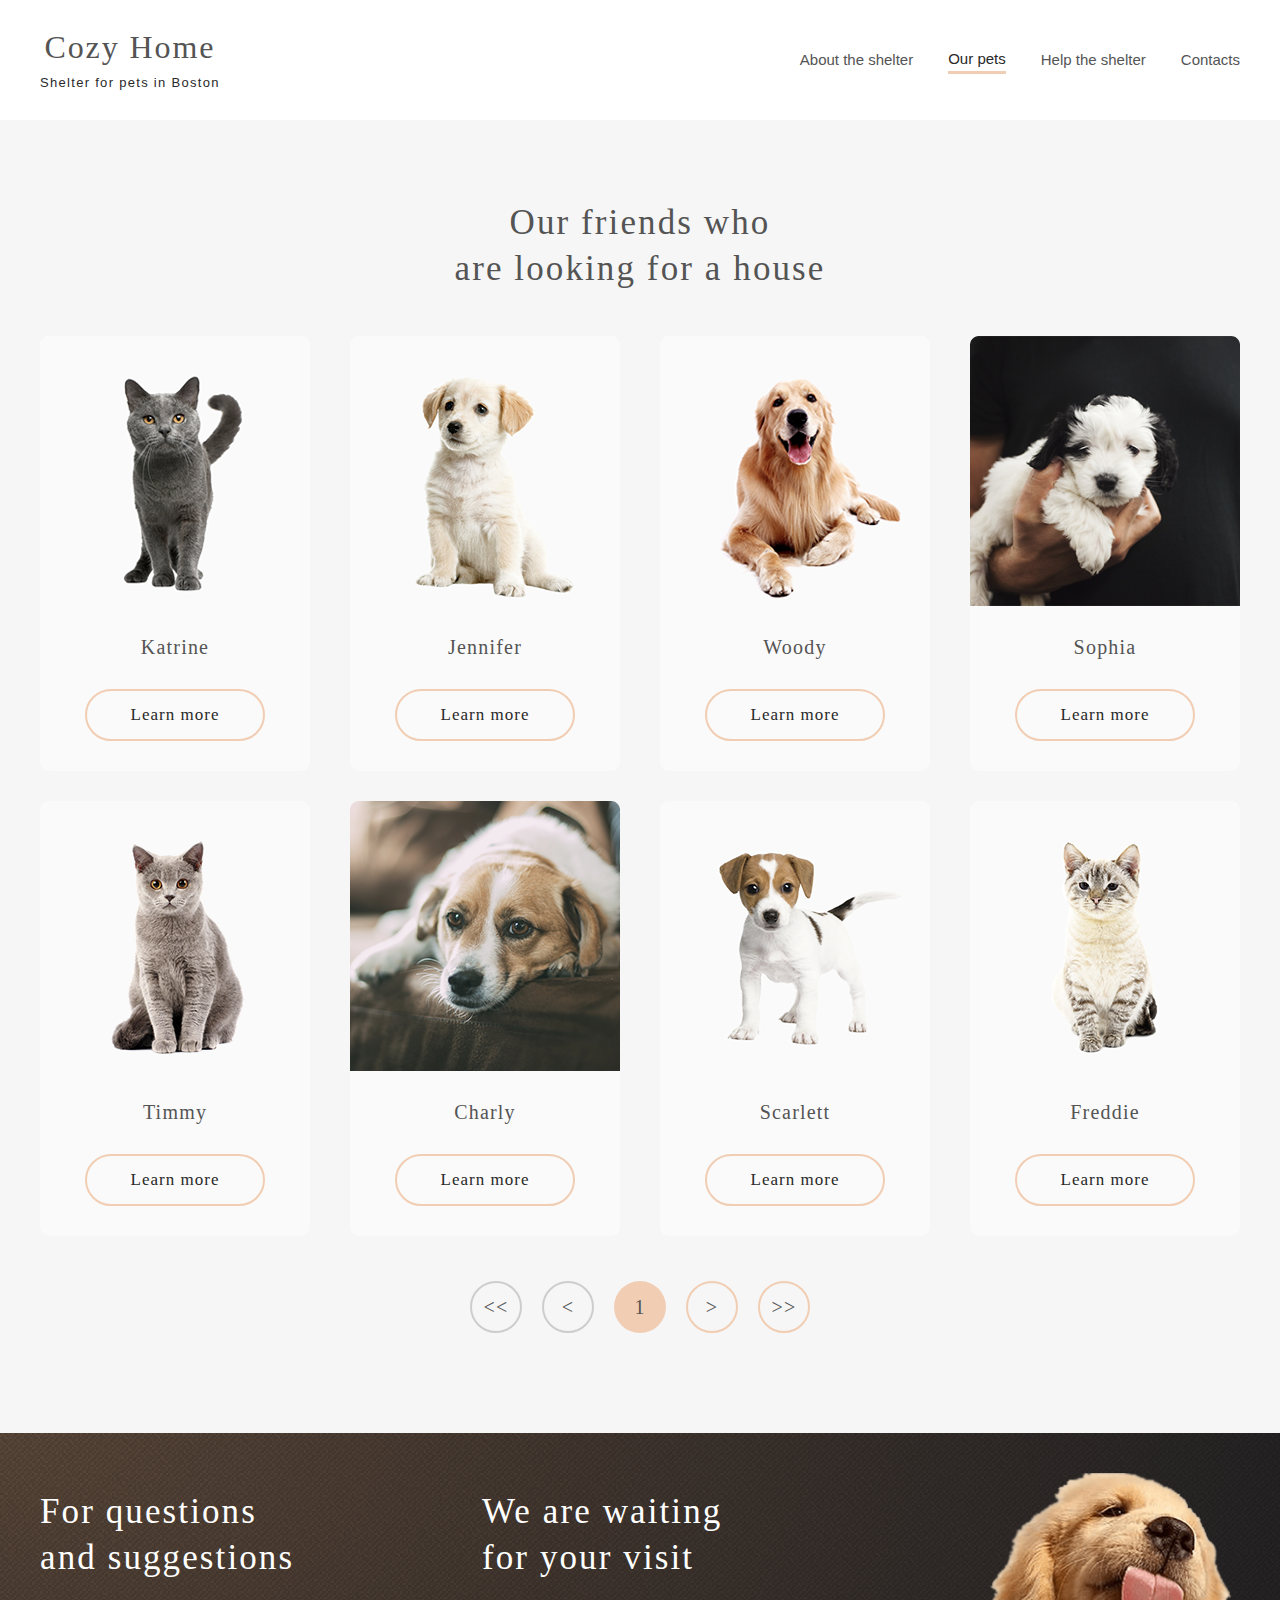
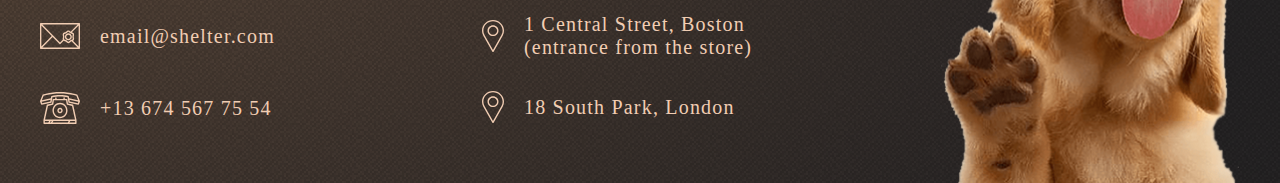
==== shelter/pages/pets/index.html @ d4e85ff9 "feat: add pets section with styles to pets page" ====
<!DOCTYPE html>
<html lang="en">
    <head>
        <meta charset="UTF-8" />
        <meta http-equiv="X-UA-Compatible" content="IE=edge" />
        <meta name="viewport" content="width=device-width, initial-scale=1.0" />
        <title>Shelter</title>

        <link rel="stylesheet" href="./styles/main.css" />
        <link rel="shortcut icon" href="../../assets/favicon.ico" type="image/x-icon" />
    </head>
    <body>
        <header class="header">
            <div class="container header-container">
                <div class="header__content">
                    <a class="logo" href="/shelter/pages/main/index.html">
                        <h1 class="title logo__title">Cozy Home</h1>
                        <p class="subtitle logo__subtitle">Shelter for pets in Boston</p>
                    </a>
                    <nav class="main-nav">
                        <ul class="nav-list">
                            <li class="nav-list__item">
                                <a class="subtitle nav-list__link" href="/shelter/pages/main/index.html">
                                    About the shelter
                                </a>
                            </li>
                            <li class="nav-list__item nav-list__item_active">
                                <a class="subtitle nav-list__link" href="#">Our pets</a>
                            </li>
                            <li class="nav-list__item">
                                <a class="subtitle nav-list__link" href="/shelter/pages/main/index.html#help"
                                    >Help the shelter</a
                                >
                            </li>
                            <li class="nav-list__item">
                                <a class="subtitle nav-list__link" href="#footer">Contacts</a>
                            </li>
                        </ul>
                    </nav>
                </div>
            </div>
        </header>
        <main class="main">
            <section class="pets-section" id="pets">
                <div class="container pets-container">
                    <div class="pets">
                        <h3 class="title pets__title">Our friends who<br />are looking for a house</h3>
                        <div class="pets-slider">
                            <ul class="pets-slider__list">
                                <li class="pets-card">
                                    <a class="pets-card__link" href="#">
                                        <img
                                            class="pets-card__photo"
                                            src="../../assets/images/pets-slider/pets-katrine.png"
                                            alt="pets-katrine"
                                        />
                                        <h4 class="title pets-card__name">Katrine</h4>
                                        <div class="button-not-fill title button-title pets-card__button">
                                            Learn more
                                        </div>
                                    </a>
                                </li>
                                <li class="pets-card">
                                    <a class="pets-card__link" href="#">
                                        <img
                                            class="pets-card__photo"
                                            src="../../assets/images/pets-slider/pets-jennifer.png"
                                            alt="pets-jennifer"
                                        />
                                        <h4 class="title pets-card__name">Jennifer</h4>
                                        <div class="button-not-fill title button-title pets-card__button">
                                            Learn more
                                        </div>
                                    </a>
                                </li>
                                <li class="pets-card">
                                    <a class="pets-card__link" href="#">
                                        <img
                                            class="pets-card__photo"
                                            src="../../assets/images/pets-slider/pets-woody.png"
                                            alt="pets-woody"
                                        />
                                        <h4 class="title pets-card__name">Woody</h4>
                                        <div class="button-not-fill title button-title pets-card__button">
                                            Learn more
                                        </div>
                                    </a>
                                </li>
                                <li class="pets-card">
                                    <a class="pets-card__link" href="#">
                                        <img
                                            class="pets-card__photo"
                                            src="../../assets/images/pets-slider/pets-sophia.png"
                                            alt="pets-sophia"
                                        />
                                        <h4 class="title pets-card__name">Sophia</h4>
                                        <div class="button-not-fill title button-title pets-card__button">
                                            Learn more
                                        </div>
                                    </a>
                                </li>
                                <li class="pets-card">
                                    <a class="pets-card__link" href="#">
                                        <img
                                            class="pets-card__photo"
                                            src="../../assets/images/pets-slider/pets-timmy.png"
                                            alt="pets-timmy"
                                        />
                                        <h4 class="title pets-card__name">Timmy</h4>
                                        <div class="button-not-fill title button-title pets-card__button">
                                            Learn more
                                        </div>
                                    </a>
                                </li>
                                <li class="pets-card">
                                    <a class="pets-card__link" href="#">
                                        <img
                                            class="pets-card__photo"
                                            src="../../assets/images/pets-slider/pets-charly.png"
                                            alt="pets-charly"
                                        />
                                        <h4 class="title pets-card__name">Charly</h4>
                                        <div class="button-not-fill title button-title pets-card__button">
                                            Learn more
                                        </div>
                                    </a>
                                </li>
                                <li class="pets-card">
                                    <a class="pets-card__link" href="#">
                                        <img
                                            class="pets-card__photo"
                                            src="../../assets/images/pets-slider/pets-scarlett.png"
                                            alt="pets-scarlett"
                                        />
                                        <h4 class="title pets-card__name">Scarlett</h4>
                                        <div class="button-not-fill title button-title pets-card__button">
                                            Learn more
                                        </div>
                                    </a>
                                </li>
                                <li class="pets-card">
                                    <a class="pets-card__link" href="#">
                                        <img
                                            class="pets-card__photo"
                                            src="../../assets/images/pets-slider/pets-freddie.png"
                                            alt="pets-freddie"
                                        />
                                        <h4 class="title pets-card__name">Freddie</h4>
                                        <div class="button-not-fill title button-title pets-card__button">
                                            Learn more
                                        </div>
                                    </a>
                                </li>
                            </ul>
                        </div>
                        <div class="pagination">
                            <div class="round-button round-button_nonactive pagination__first">
                                <h4 class="title"><<</h4>
                            </div>
                            <div class="round-button round-button_nonactive pagination__left">
                                <h4 class="title"><</h4>
                            </div>
                            <div class="round-button pagination__index">
                                <h4 class="title">1</h4>
                            </div>
                            <div class="round-button pagination__right">
                                <h4 class="title">></h4>
                            </div>
                            <div class="round-button pagination__last">
                                <h4 class="title">>></h4>
                            </div>
                        </div>
                    </div>
                </div>
            </section>
        </main>
        <footer class="footer" id="footer">
            <div class="container footer-container">
                <div class="footer-content">
                    <div class="footer-content__item contacts">
                        <h3 class="title title_light cotacts__title">For questions<br />and suggestions</h3>
                        <a class="contacts__email" href="mailto:email@shelter.com">
                            <div class="email-icon"></div>
                            <h4 class="title email-link">email@shelter.com</h4>
                        </a>
                        <a class="contacts__tel" href="tel:+136745677554">
                            <div class="tel-icon"></div>
                            <h4 class="title tel-link">+13 674 567 75 54</h4>
                        </a>
                    </div>
                    <div class="footer-content__item location">
                        <h3 class="title title_light location__title">We are waiting<br />for your visit</h3>
                        <a class="location__item" target="_blank" href="https://goo.gl/maps/Nd3vCdR5hA9mJqNJ8">
                            <div class="location-icon"></div>
                            <h4 class="title location-address">
                                1 Central Street, Boston<br />(entrance from the store)
                            </h4>
                        </a>
                        <a class="location__item" target="_blank" href="https://goo.gl/maps/wVuwAP1SpZK8TBHQ6">
                            <div class="location-icon"></div>
                            <h4 class="title location-address">18 South Park, London</h4>
                        </a>
                    </div>
                    <img class="footer-content__img" src="../../assets/images/footer-puppy.png" alt="puppy" />
                </div>
            </div>
        </footer>
    </body>
</html>
---- shelter/pages/pets/styles/main.css ----
@charset "UTF-8";
/* Указываем box sizing */
*,
*::before,
*::after {
  -webkit-box-sizing: border-box;
          box-sizing: border-box;
  -webkit-transition: all 0.2s ease-in;
  transition: all 0.2s ease-in;
}

/* Убираем внутренние отступы */
ul[class],
ol[class] {
  padding: 0;
}

/* Убираем внешние отступы */
body,
h1,
h2,
h3,
h4,
p,
ul[class],
ol[class],
li,
figure,
figcaption,
blockquote,
dl,
dd {
  margin: 0;
}

/* Удаляем стандартную стилизацию для всех ul и il, у которых есть атрибут class*/
ul[class],
ol[class] {
  list-style: none;
}

/* Элементы a, у которых нет класса, сбрасываем до дефолтных стилей */
a:not([class]) {
  text-decoration-skip-ink: auto;
}

/* Упрощаем работу с изображениями */
img {
  max-width: 100%;
  display: block;
}

/* Указываем понятную периодичность в потоке данных у article*/
article > * + * {
  margin-top: 1em;
}

/* Наследуем шрифты для инпутов и кнопок */
input,
button,
textarea,
select {
  font: inherit;
}

@font-face {
  font-family: Arial;
  src: url("../../../../assets/fonts/arial.ttf");
}

@font-face {
  font-family: Georgia;
  src: url("../../../../assets//fonts//georgia.ttf");
}

.title {
  margin: 0;
  font-family: 'Georgia';
  font-style: normal;
  font-weight: 400;
  font-size: 35px;
  line-height: 130%;
  letter-spacing: 0.06em;
  color: #545454;
}

.button-title {
  font-size: 17px;
  text-decoration: none;
}

h2.title {
  font-size: 44px;
}

h4.title {
  font-size: 20px;
  line-height: 115%;
}

h5.title {
  font-size: 15px;
  line-height: 110%;
}

.title_light {
  color: #ffffff;
}

.subtitle {
  font-family: 'Arial';
  font-style: normal;
  font-weight: 400;
  font-size: 15px;
  line-height: 160%;
  color: #545454;
}

.subtitle-s {
  font-style: italic;
  font-size: 12px;
  line-height: 150%;
  color: #B2B2B2;
}

.subtitle_light {
  color: #CDCDCD;
}

html {
  scroll-behavior: smooth;
}

body {
  min-height: 100vh;
  line-height: 1.5;
  padding: 0;
  text-rendering: optimizeSpeed;
}

.container {
  max-width: 1280px;
  margin: 0 auto;
  padding: 60px 40px;
}

.button {
  padding: 15px 45px;
  border: none;
  border-radius: 100px;
  color: #292929;
  background-color: #F1CDB3;
  cursor: pointer;
  text-decoration: none;
}

.button:hover {
  background-color: #FDDCC4;
}

.button-not-fill {
  padding: 13px 43px;
  border: 2px solid #F1CDB3;
  border-radius: 100px;
  color: #292929;
  cursor: pointer;
  text-decoration: none;
}

.button-not-fill:hover {
  border: 2px solid #FDDCC4;
  background-color: #FDDCC4;
}

.round-button {
  display: -webkit-box;
  display: -ms-flexbox;
  display: flex;
  -webkit-box-pack: center;
      -ms-flex-pack: center;
          justify-content: center;
  -webkit-box-align: center;
      -ms-flex-align: center;
          align-items: center;
  -webkit-box-orient: horizontal;
  -webkit-box-direction: normal;
      -ms-flex-direction: row;
          flex-direction: row;
  width: 52px;
  height: 52px;
  border: 2px solid #F1CDB3;
  border-radius: 50%;
  color: #292929;
  background-repeat: no-repeat;
  background-position: center;
  cursor: pointer;
  text-decoration: none;
}

.round-button:hover {
  border: 2px solid #FDDCC4;
  background-color: #FDDCC4;
}

.round-button:active {
  border: 2px solid #F1CDB3;
  background-color: #F1CDB3;
}

.round-button_nonactive {
  color: #CDCDCD;
  border: 2px solid #CDCDCD;
  cursor: not-allowed;
}

.round-button_nonactive:hover, .round-button_nonactive:active {
  background-color: transparent;
  border: 2px solid #CDCDCD;
}

.pagination {
  display: -webkit-box;
  display: -ms-flexbox;
  display: flex;
  -webkit-box-pack: justify;
      -ms-flex-pack: justify;
          justify-content: space-between;
  -webkit-box-align: center;
      -ms-flex-align: center;
          align-items: center;
  -webkit-box-orient: horizontal;
  -webkit-box-direction: normal;
      -ms-flex-direction: row;
          flex-direction: row;
  min-width: 340px;
  text-align: center;
}

.pagination__index {
  border: none;
  background-color: #F1CDB3;
}

.pagination__index:hover {
  background-color: #F1CDB3;
  border: none;
}

.header {
  background-color: #ffffff;
}

.header__content {
  display: -webkit-box;
  display: -ms-flexbox;
  display: flex;
  -webkit-box-pack: justify;
      -ms-flex-pack: justify;
          justify-content: space-between;
  -webkit-box-align: center;
      -ms-flex-align: center;
          align-items: center;
  -webkit-box-orient: horizontal;
  -webkit-box-direction: normal;
      -ms-flex-direction: row;
          flex-direction: row;
}

.header-container {
  padding: 30px 40px;
}

.logo {
  display: -webkit-box;
  display: -ms-flexbox;
  display: flex;
  -webkit-box-pack: justify;
      -ms-flex-pack: justify;
          justify-content: space-between;
  -webkit-box-align: center;
      -ms-flex-align: center;
          align-items: center;
  -webkit-box-orient: vertical;
  -webkit-box-direction: normal;
      -ms-flex-direction: column;
          flex-direction: column;
  height: 60px;
  cursor: pointer;
  text-decoration: none;
}

.logo__title {
  font-size: 32px;
  line-height: 110%;
}

.logo__subtitle {
  font-size: 13px;
  line-height: 15px;
  letter-spacing: 0.1em;
  color: #292929;
}

.logo:hover .logo__title {
  color: #292929;
}

.nav-list {
  display: -webkit-box;
  display: -ms-flexbox;
  display: flex;
  -webkit-box-pack: justify;
      -ms-flex-pack: justify;
          justify-content: space-between;
  -webkit-box-align: center;
      -ms-flex-align: center;
          align-items: center;
  -webkit-box-orient: horizontal;
  -webkit-box-direction: normal;
      -ms-flex-direction: row;
          flex-direction: row;
  -webkit-column-gap: 35px;
          column-gap: 35px;
  list-style: none;
}

.nav-list__link {
  color: #545454;
  text-decoration: none;
}

.nav-list__link:hover {
  color: #292929;
}

.nav-list__item {
  position: relative;
  cursor: pointer;
}

.nav-list__item_active {
  border-bottom: 3px solid #f1cdb3;
}

.nav-list__item_active .nav-list__link {
  color: #292929;
}

.pets-section {
  background-color: #F6F6F6;
}

.pets-container {
  padding: 80px 40px 100px 40px;
}

.pets {
  display: -webkit-box;
  display: -ms-flexbox;
  display: flex;
  -webkit-box-pack: justify;
      -ms-flex-pack: justify;
          justify-content: space-between;
  -webkit-box-align: center;
      -ms-flex-align: center;
          align-items: center;
  -webkit-box-orient: vertical;
  -webkit-box-direction: normal;
      -ms-flex-direction: column;
          flex-direction: column;
  row-gap: 45px;
}

.pets__title {
  text-align: center;
}

.pets-slider {
  display: -webkit-box;
  display: -ms-flexbox;
  display: flex;
  -webkit-box-pack: justify;
      -ms-flex-pack: justify;
          justify-content: space-between;
  -webkit-box-align: center;
      -ms-flex-align: center;
          align-items: center;
  -webkit-box-orient: horizontal;
  -webkit-box-direction: normal;
      -ms-flex-direction: row;
          flex-direction: row;
  width: 100%;
}

.pets-slider__list {
  display: -webkit-box;
  display: -ms-flexbox;
  display: flex;
  -ms-flex-pack: distribute;
      justify-content: space-around;
  -webkit-box-align: center;
      -ms-flex-align: center;
          align-items: center;
  -webkit-box-orient: horizontal;
  -webkit-box-direction: normal;
      -ms-flex-direction: row;
          flex-direction: row;
  gap: 30px 40px;
  -ms-flex-wrap: wrap;
      flex-wrap: wrap;
  width: 100%;
}

.pets-card__link {
  display: -webkit-box;
  display: -ms-flexbox;
  display: flex;
  -webkit-box-pack: justify;
      -ms-flex-pack: justify;
          justify-content: space-between;
  -webkit-box-align: center;
      -ms-flex-align: center;
          align-items: center;
  -webkit-box-orient: vertical;
  -webkit-box-direction: normal;
      -ms-flex-direction: column;
          flex-direction: column;
  row-gap: 30px;
  min-height: 435px;
  padding-bottom: 30px;
  cursor: pointer;
  border-radius: 9px;
  background-color: #FAFAFA;
  -webkit-transition: all 0.5s linear;
  transition: all 0.5s linear;
  text-decoration: none;
}

.pets-card__link:hover {
  background-color: #ffffff;
  -webkit-box-shadow: 0px 2px 35px 14px rgba(13, 13, 13, 0.04);
          box-shadow: 0px 2px 35px 14px rgba(13, 13, 13, 0.04);
}

.pets-card__link:hover > .pets-card__button {
  border: 2px solid #F1CDB3;
  background-color: #F1CDB3;
}

.footer {
  background: url("/shelter/assets/images/noise_transparent@2x.png"), radial-gradient(100% 215.42% at 0% 0%, #5B483A 0%, #262425 100%), #211F20;
  background-repeat: repeat;
}

.footer-container {
  padding: 40px 40px 0px;
}

.footer-content {
  display: -webkit-box;
  display: -ms-flexbox;
  display: flex;
  -webkit-box-pack: justify;
      -ms-flex-pack: justify;
          justify-content: space-between;
  -webkit-box-align: start;
      -ms-flex-align: start;
          align-items: flex-start;
  -webkit-box-orient: horizontal;
  -webkit-box-direction: normal;
      -ms-flex-direction: row;
          flex-direction: row;
  -webkit-column-gap: 160px;
          column-gap: 160px;
}

.footer-content a {
  text-decoration: none;
}

.footer-content__item {
  display: -webkit-box;
  display: -ms-flexbox;
  display: flex;
  -webkit-box-pack: justify;
      -ms-flex-pack: justify;
          justify-content: space-between;
  -webkit-box-align: start;
      -ms-flex-align: start;
          align-items: flex-start;
  -webkit-box-orient: vertical;
  -webkit-box-direction: normal;
      -ms-flex-direction: column;
          flex-direction: column;
  -webkit-box-flex: 1;
      -ms-flex-positive: 1;
          flex-grow: 1;
  row-gap: 40px;
  margin-top: 16px;
}

.contacts__email, .contacts__tel {
  display: -webkit-box;
  display: -ms-flexbox;
  display: flex;
  -webkit-box-pack: justify;
      -ms-flex-pack: justify;
          justify-content: space-between;
  -webkit-box-align: center;
      -ms-flex-align: center;
          align-items: center;
  -webkit-box-orient: horizontal;
  -webkit-box-direction: normal;
      -ms-flex-direction: row;
          flex-direction: row;
  -webkit-column-gap: 20px;
          column-gap: 20px;
  cursor: pointer;
}

.email-icon {
  width: 40px;
  height: 32px;
  background-image: url("/shelter/assets/icons/icon-email.svg");
}

.tel-icon {
  width: 40px;
  height: 32px;
  background-image: url("/shelter/assets/icons/icon-phone.svg");
}

.location {
  row-gap: unset;
  min-height: 234px;
}

.location__item {
  display: -webkit-box;
  display: -ms-flexbox;
  display: flex;
  -webkit-box-pack: justify;
      -ms-flex-pack: justify;
          justify-content: space-between;
  -webkit-box-align: center;
      -ms-flex-align: center;
          align-items: center;
  -webkit-box-orient: horizontal;
  -webkit-box-direction: normal;
      -ms-flex-direction: row;
          flex-direction: row;
  -webkit-column-gap: 20px;
          column-gap: 20px;
  cursor: pointer;
  text-decoration: none;
}

.location-icon {
  width: 22px;
  height: 32px;
  background-image: url("/shelter/assets/icons/icon-marker.svg");
}

.email-icon, .tel-icon, .location-icon {
  background-repeat: no-repeat;
}

.email-link, .tel-link, .location-address {
  color: #f1cdb3;
}
/*# sourceMappingURL=main.css.map */
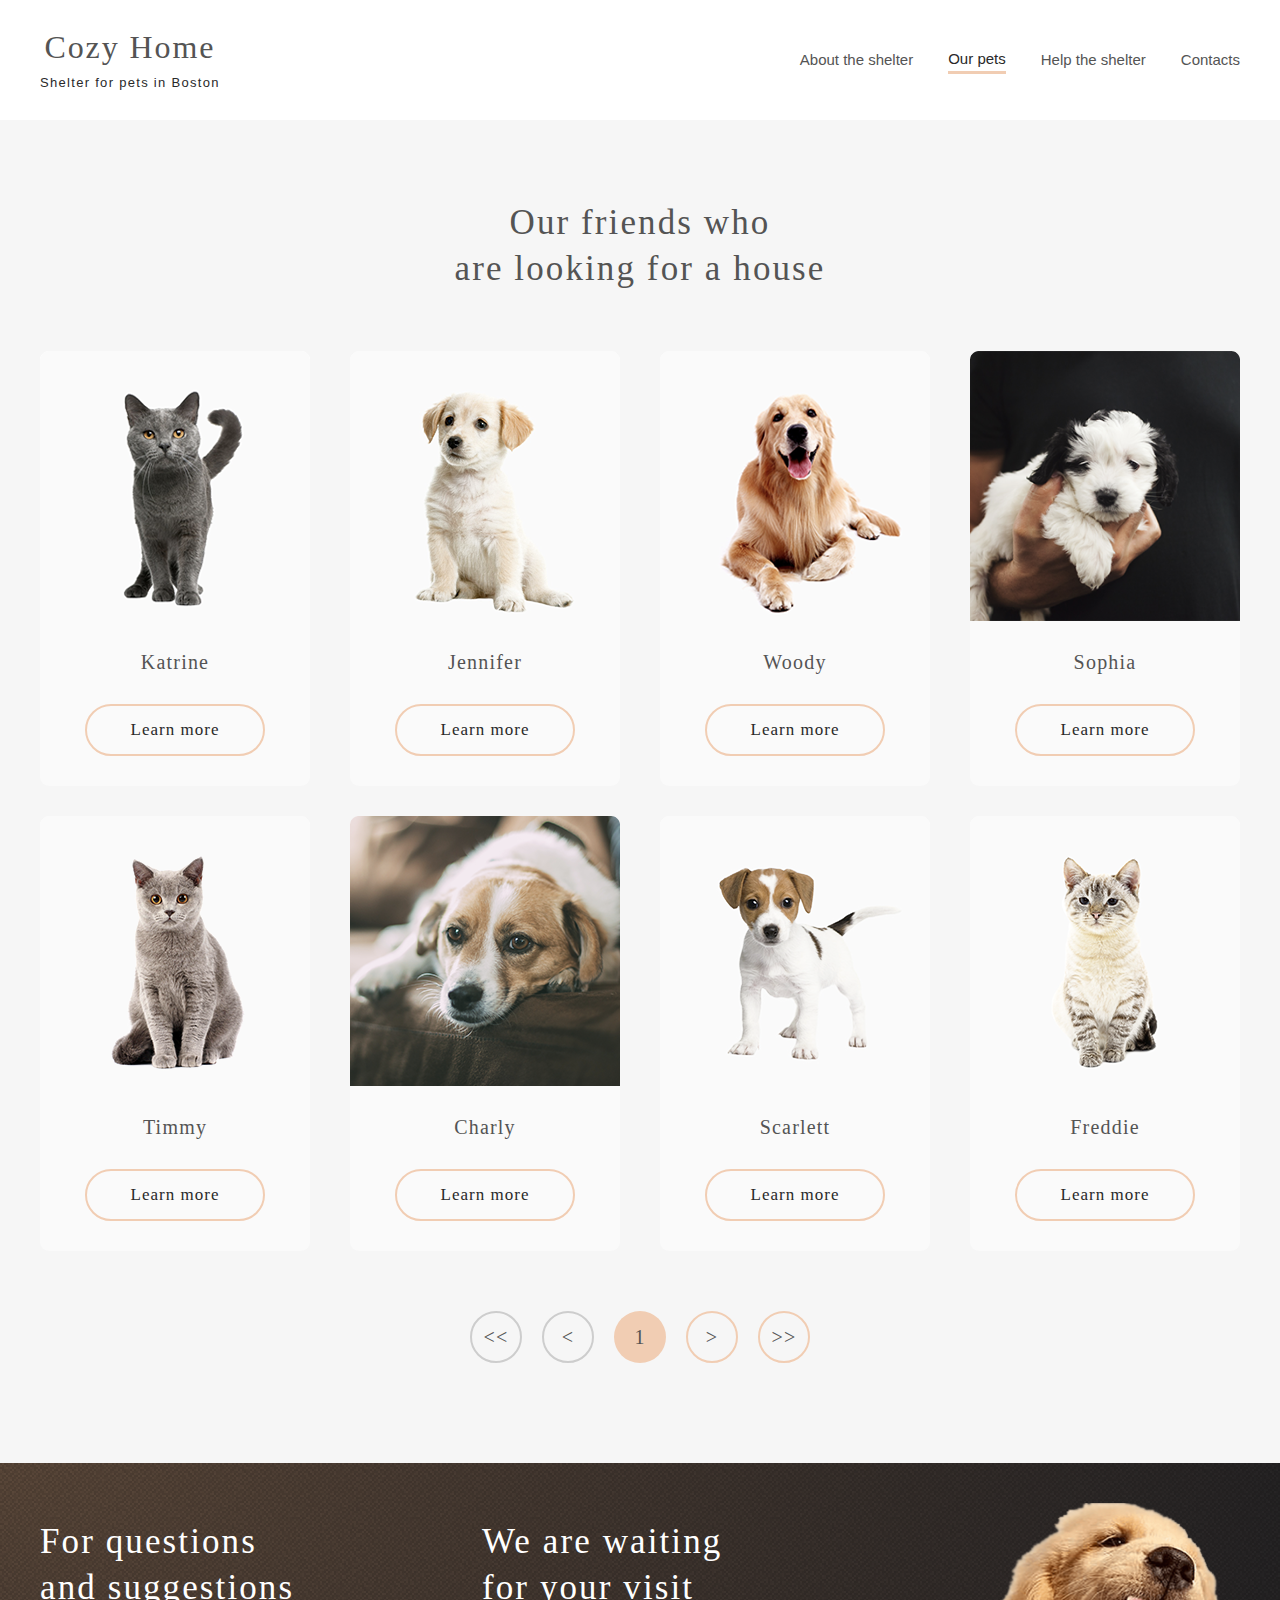
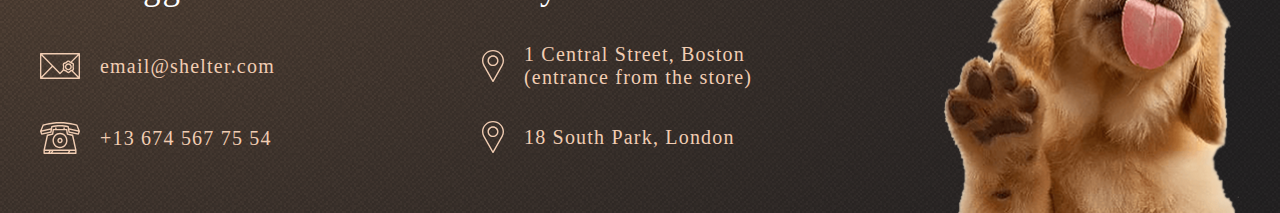
==== commit 1c1fe4a4: "fix: fix icons links" ====
--- a/shelter/pages/pets/index.html
+++ b/shelter/pages/pets/index.html
@@ -13,22 +13,20 @@
         <header class="header">
             <div class="container header-container">
                 <div class="header__content">
-                    <a class="logo" href="/shelter/pages/main/index.html">
+                    <a class="logo" href="../main/index.html">
                         <h1 class="title logo__title">Cozy Home</h1>
                         <p class="subtitle logo__subtitle">Shelter for pets in Boston</p>
                     </a>
                     <nav class="main-nav">
                         <ul class="nav-list">
                             <li class="nav-list__item">
-                                <a class="subtitle nav-list__link" href="/shelter/pages/main/index.html">
-                                    About the shelter
-                                </a>
+                                <a class="subtitle nav-list__link" href="../main/index.html"> About the shelter </a>
                             </li>
                             <li class="nav-list__item nav-list__item_active">
                                 <a class="subtitle nav-list__link" href="#">Our pets</a>
                             </li>
                             <li class="nav-list__item">
-                                <a class="subtitle nav-list__link" href="/shelter/pages/main/index.html#help"
+                                <a class="subtitle nav-list__link" href="../main/index.html#help"
                                     >Help the shelter</a
                                 >
                             </li>
--- a/shelter/pages/pets/styles/main.css
+++ b/shelter/pages/pets/styles/main.css
@@ -368,7 +368,7 @@
   -webkit-box-direction: normal;
       -ms-flex-direction: column;
           flex-direction: column;
-  row-gap: 45px;
+  row-gap: 60px;
 }
 
 .pets__title {
@@ -448,7 +448,7 @@
 }
 
 .footer {
-  background: url("/shelter/assets/images/noise_transparent@2x.png"), radial-gradient(100% 215.42% at 0% 0%, #5B483A 0%, #262425 100%), #211F20;
+  background: url("../../../assets/images/noise_transparent@2x.png"), radial-gradient(100% 215.42% at 0% 0%, #5B483A 0%, #262425 100%), #211F20;
   background-repeat: repeat;
 }
 
@@ -521,13 +521,13 @@
 .email-icon {
   width: 40px;
   height: 32px;
-  background-image: url("/shelter/assets/icons/icon-email.svg");
+  background-image: url("../../../assets/icons/icon-email.svg");
 }
 
 .tel-icon {
   width: 40px;
   height: 32px;
-  background-image: url("/shelter/assets/icons/icon-phone.svg");
+  background-image: url("../../../assets/icons/icon-phone.svg");
 }
 
 .location {
@@ -558,7 +558,7 @@
 .location-icon {
   width: 22px;
   height: 32px;
-  background-image: url("/shelter/assets/icons/icon-marker.svg");
+  background-image: url("../../../assets/icons/icon-marker.svg");
 }
 
 .email-icon, .tel-icon, .location-icon {
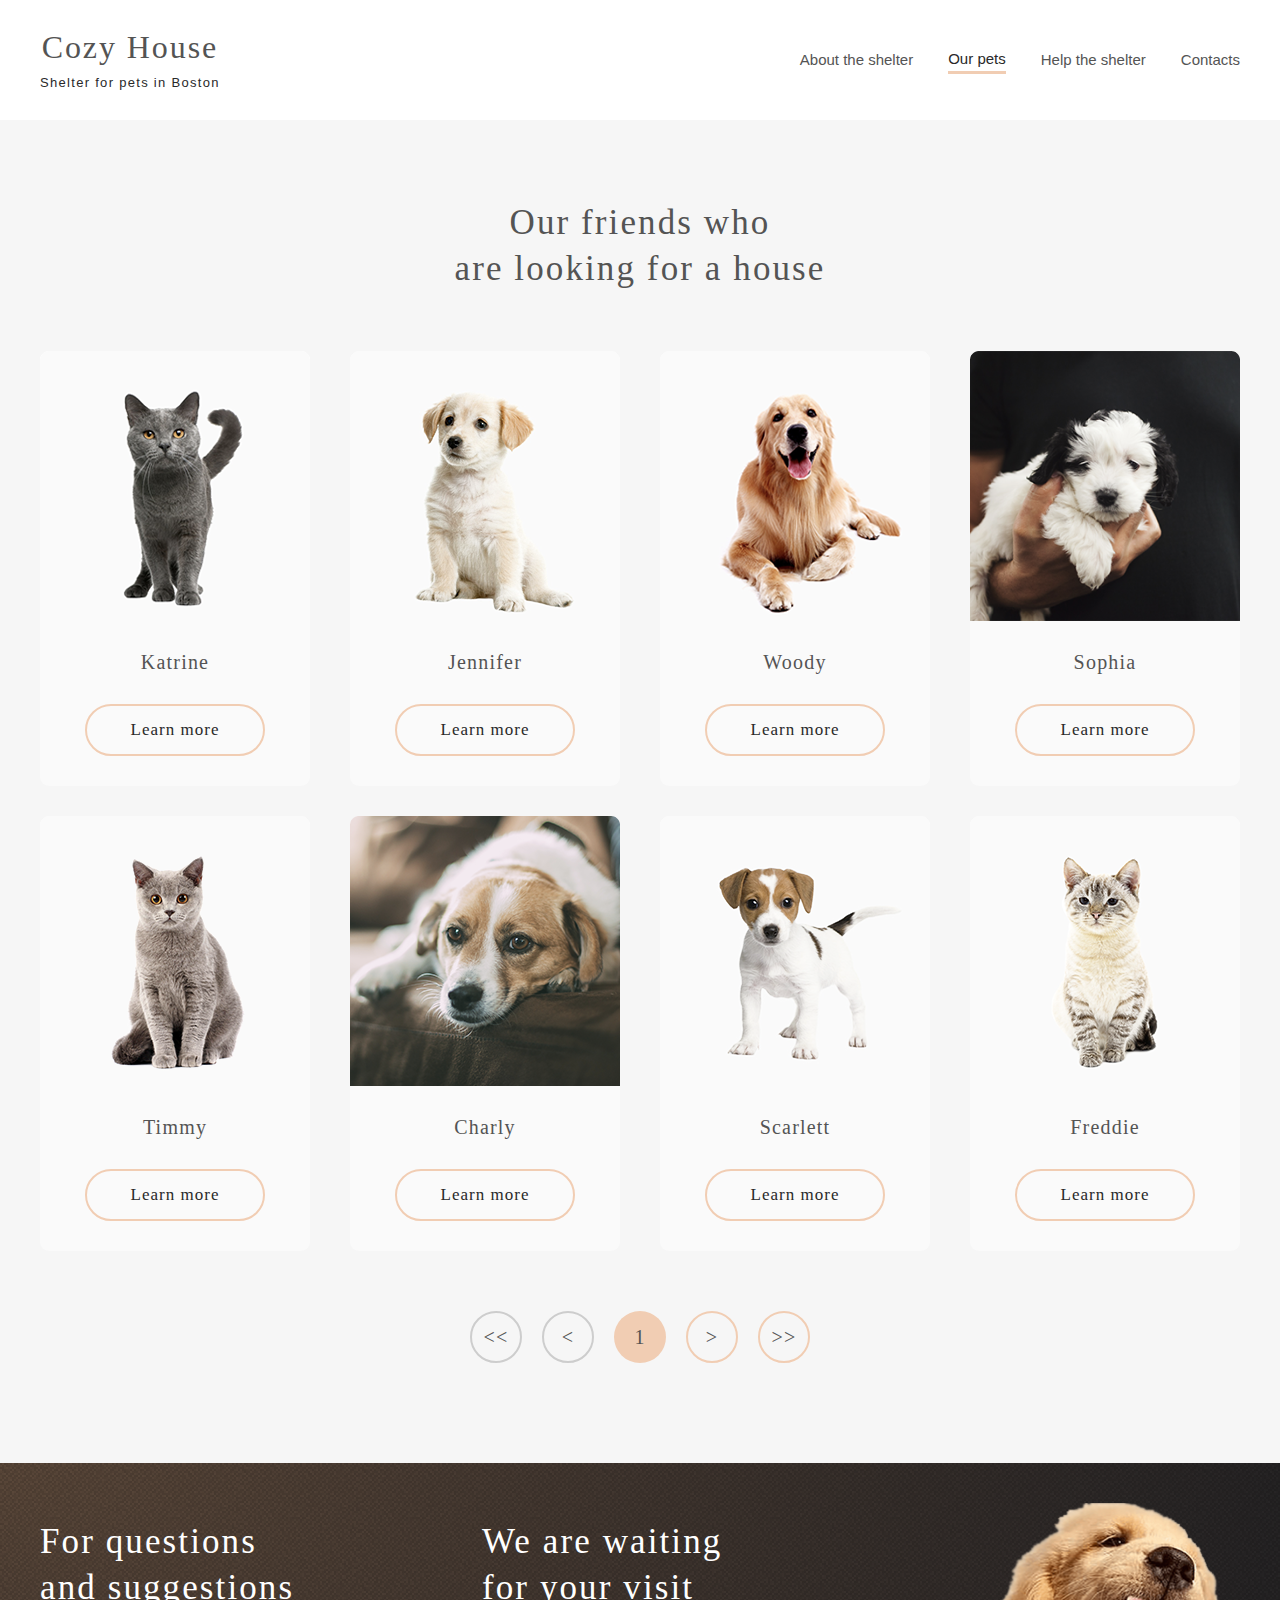
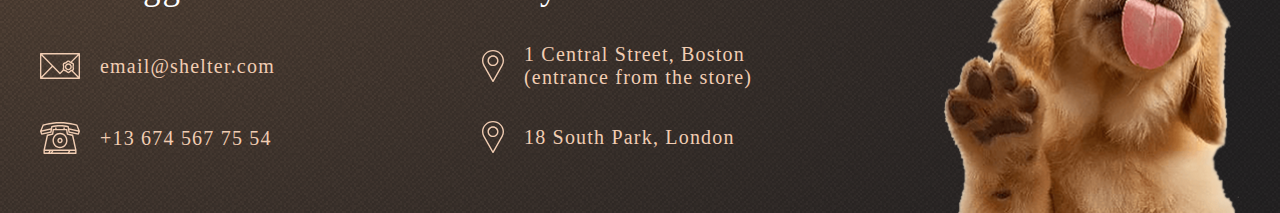
==== commit 441e3562: "fix: change letter-spacing & logo title" ====
--- a/shelter/pages/pets/index.html
+++ b/shelter/pages/pets/index.html
@@ -14,7 +14,7 @@
             <div class="container header-container">
                 <div class="header__content">
                     <a class="logo" href="../main/index.html">
-                        <h1 class="title logo__title">Cozy Home</h1>
+                        <h1 class="title logo__title">Cozy House</h1>
                         <p class="subtitle logo__subtitle">Shelter for pets in Boston</p>
                     </a>
                     <nav class="main-nav">
@@ -26,9 +26,7 @@
                                 <a class="subtitle nav-list__link" href="#">Our pets</a>
                             </li>
                             <li class="nav-list__item">
-                                <a class="subtitle nav-list__link" href="../main/index.html#help"
-                                    >Help the shelter</a
-                                >
+                                <a class="subtitle nav-list__link" href="../main/index.html#help">Help the shelter</a>
                             </li>
                             <li class="nav-list__item">
                                 <a class="subtitle nav-list__link" href="#footer">Contacts</a>
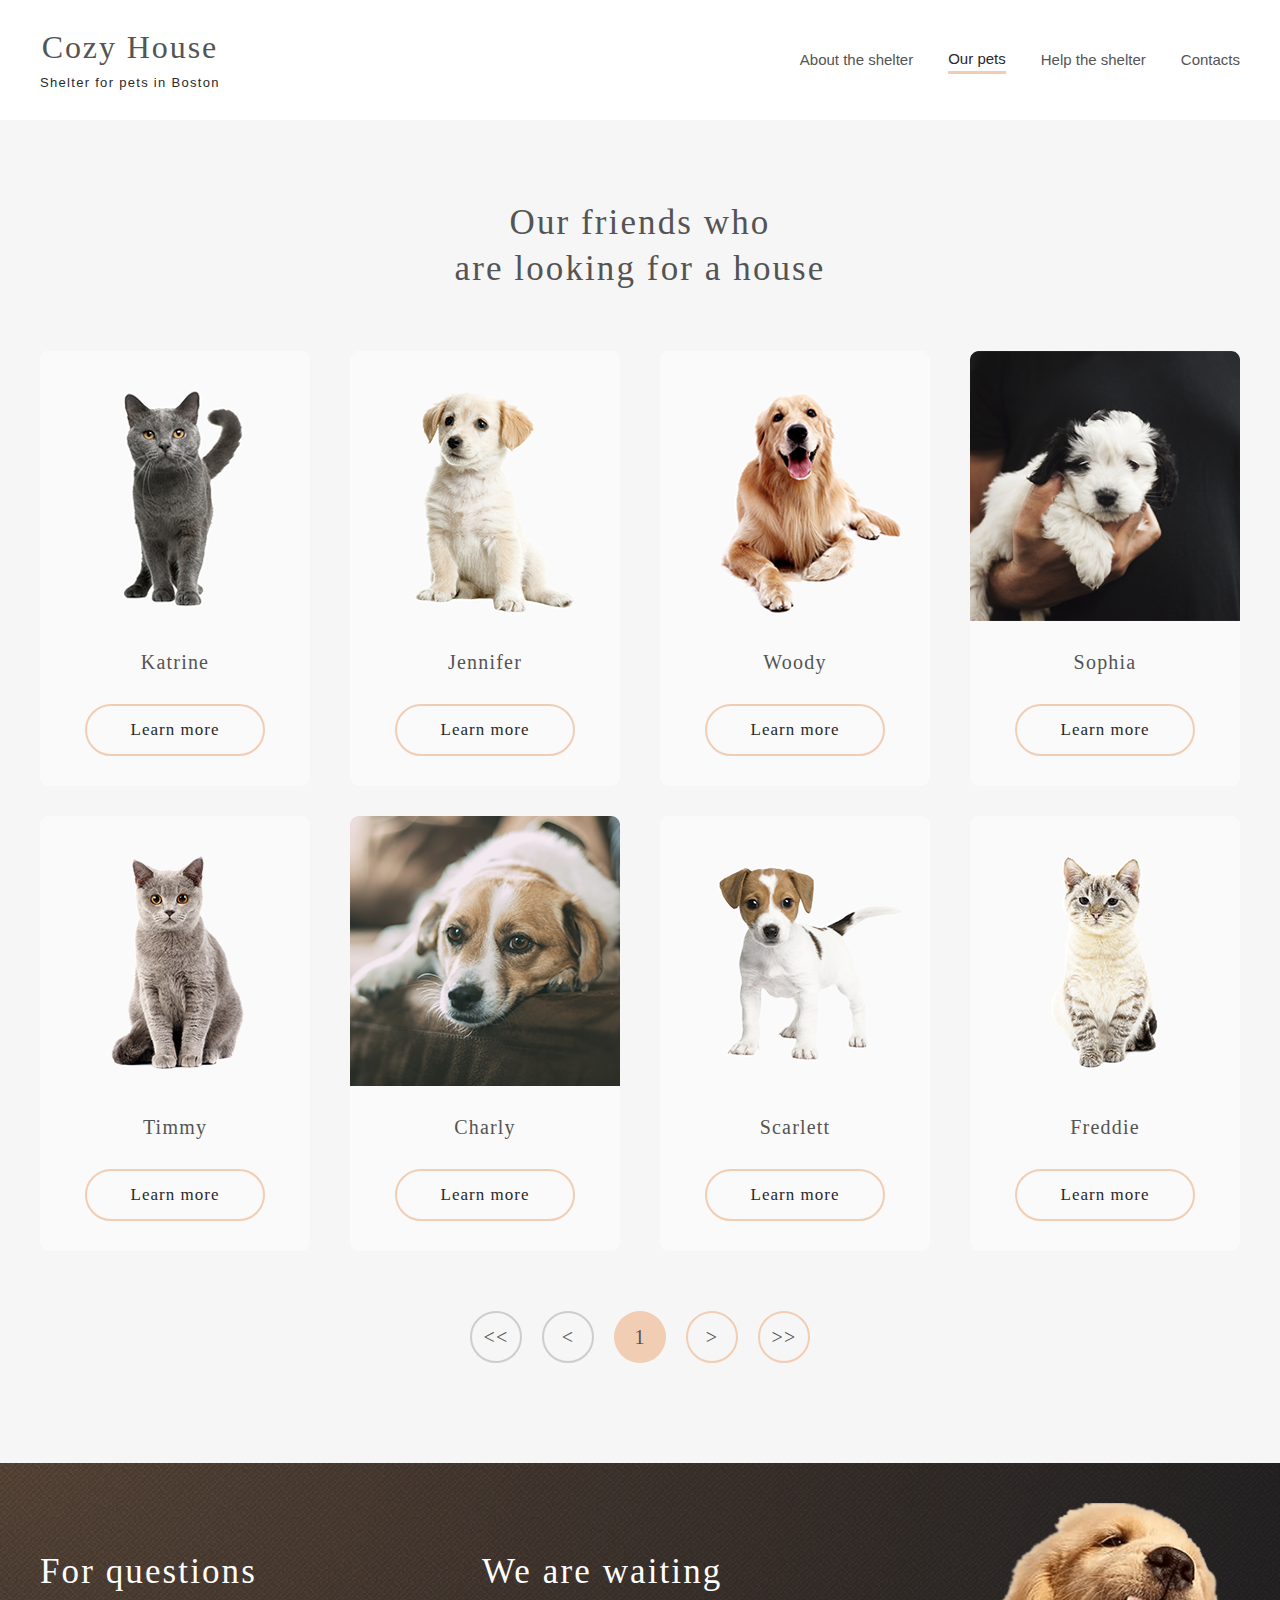
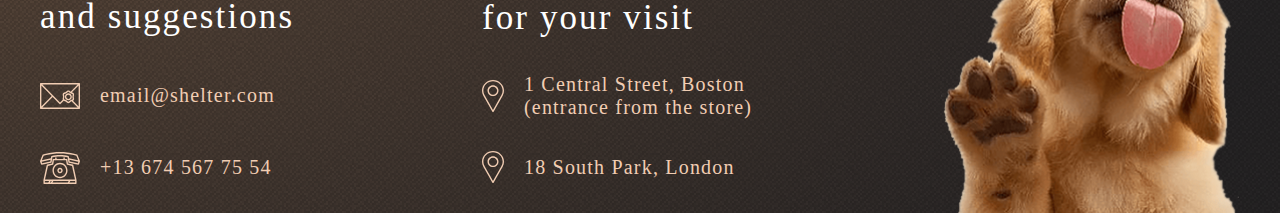
==== commit bfd8924b: "feat: add icon of burger menu" ====
--- a/shelter/pages/pets/index.html
+++ b/shelter/pages/pets/index.html
@@ -33,6 +33,9 @@
                             </li>
                         </ul>
                     </nav>
+                    <div class="header__burger">
+                        <span></span>
+                    </div>
                 </div>
             </div>
         </header>
@@ -149,7 +152,7 @@
                                 </li>
                             </ul>
                         </div>
-                        <div class="pagination">
+                        <div class="pagination pets-pagination">
                             <div class="round-button round-button_nonactive pagination__first">
                                 <h4 class="title"><<</h4>
                             </div>
--- a/shelter/pages/pets/styles/main.css
+++ b/shelter/pages/pets/styles/main.css
@@ -84,6 +84,13 @@
   color: #545454;
 }
 
+@media (max-width: 767px) {
+  .title {
+    text-align: center;
+    font-size: calc(25px + 10 * ((100vw - 320px) / 448));
+  }
+}
+
 .button-title {
   font-size: 17px;
   text-decoration: none;
@@ -91,6 +98,12 @@
 
 h2.title {
   font-size: 44px;
+}
+
+@media (max-width: 767px) {
+  h2.title {
+    font-size: calc(25px + 19 * ((100vw - 320px) / 448));
+  }
 }
 
 h4.title {
@@ -144,6 +157,21 @@
   padding: 60px 40px;
 }
 
+@media (max-width: 1279px) {
+  .container {
+    padding-left: calc(30px + 10 * ((100vw - 768px) / 512));
+    padding-right: calc(30px + 10 * ((100vw - 768px) / 512));
+  }
+}
+
+@media (max-width: 767px) {
+  .container {
+    padding-top: 30px;
+    padding-left: calc(10px + 20 * ((100vw - 320px) / 448));
+    padding-right: calc(10px + 20 * ((100vw - 320px) / 448));
+  }
+}
+
 .button {
   padding: 15px 45px;
   border: none;
@@ -188,6 +216,7 @@
           flex-direction: row;
   width: 52px;
   height: 52px;
+  padding: 24px;
   border: 2px solid #F1CDB3;
   border-radius: 50%;
   color: #292929;
@@ -232,13 +261,15 @@
   -webkit-box-direction: normal;
       -ms-flex-direction: row;
           flex-direction: row;
-  min-width: 340px;
+  -webkit-column-gap: 20px;
+          column-gap: 20px;
   text-align: center;
 }
 
 .pagination__index {
   border: none;
   background-color: #F1CDB3;
+  cursor: default;
 }
 
 .pagination__index:hover {
@@ -246,6 +277,13 @@
   border: none;
 }
 
+@media (max-width: 767px) {
+  .pagination {
+    -webkit-column-gap: calc(10px + 10 * ((100vw - 320px) / 448));
+            column-gap: calc(10px + 10 * ((100vw - 320px) / 448));
+  }
+}
+
 .header {
   background-color: #ffffff;
 }
@@ -266,8 +304,56 @@
           flex-direction: row;
 }
 
+.header__burger {
+  display: none;
+}
+
+@media (max-width: 767px) {
+  .header__burger {
+    display: block;
+    position: relative;
+    width: 30px;
+    height: 22px;
+    cursor: pointer;
+  }
+  .header__burger span, .header__burger:after, .header__burger:before {
+    position: absolute;
+    left: 0;
+    width: 100%;
+    height: 2px;
+    background-color: black;
+  }
+  .header__burger span {
+    top: 10px;
+  }
+  .header__burger:after, .header__burger:before {
+    content: '';
+  }
+  .header__burger:after {
+    bottom: 0;
+  }
+  .header__burger:before {
+    top: 0;
+  }
+}
+
 .header-container {
   padding: 30px 40px;
+}
+
+@media (max-width: 1279px) {
+  .header-container {
+    padding-left: calc(30px + 10 * ((100vw - 768px) / 512));
+    padding-right: calc(30px + 10 * ((100vw - 768px) / 512));
+  }
+}
+
+@media (max-width: 767px) {
+  .header-container {
+    padding-top: 30px;
+    padding-left: calc(10px + 20 * ((100vw - 320px) / 448));
+    padding-right: calc(50px + -20 * ((100vw - 320px) / 448));
+  }
 }
 
 .logo {
@@ -346,12 +432,36 @@
   color: #292929;
 }
 
+@media (max-width: 767px) {
+  .nav-list {
+    display: none;
+  }
+}
+
 .pets-section {
   background-color: #F6F6F6;
 }
 
 .pets-container {
   padding: 80px 40px 100px 40px;
+}
+
+@media (max-width: 1279px) {
+  .pets-container {
+    padding-top: calc(60px + 20 * ((100vw - 768px) / 512));
+    padding-bottom: calc(70px + 30 * ((100vw - 768px) / 512));
+    padding-left: calc(30px + 10 * ((100vw - 768px) / 512));
+    padding-right: calc(30px + 10 * ((100vw - 768px) / 512));
+  }
+}
+
+@media (max-width: 767px) {
+  .pets-container {
+    padding-top: calc(42px + 18 * ((100vw - 320px) / 448));
+    padding-bottom: calc(42px + 28 * ((100vw - 320px) / 448));
+    padding-left: calc(10px + 20 * ((100vw - 320px) / 448));
+    padding-right: calc(10px + 20 * ((100vw - 320px) / 448));
+  }
 }
 
 .pets {
@@ -375,6 +485,19 @@
   text-align: center;
 }
 
+@media (max-width: 1279px) {
+  .pets {
+    row-gap: calc(30px + 30 * ((100vw - 768px) / 512));
+  }
+}
+
+@media (max-width: 767px) {
+  .pets {
+    row-gap: calc(42px + -12 * ((100vw - 320px) / 448));
+    padding: 0 15px;
+  }
+}
+
 .pets-slider {
   display: -webkit-box;
   display: -ms-flexbox;
@@ -396,8 +519,9 @@
   display: -webkit-box;
   display: -ms-flexbox;
   display: flex;
-  -ms-flex-pack: distribute;
-      justify-content: space-around;
+  -webkit-box-pack: center;
+      -ms-flex-pack: center;
+          justify-content: center;
   -webkit-box-align: center;
       -ms-flex-align: center;
           align-items: center;
@@ -447,6 +571,18 @@
   background-color: #F1CDB3;
 }
 
+@media (max-width: 1279px) {
+  .pets-pagination {
+    padding-top: 10px;
+  }
+}
+
+@media (max-width: 767px) {
+  .pets-pagination {
+    padding-top: 0;
+  }
+}
+
 .footer {
   background: url("../../../assets/images/noise_transparent@2x.png"), radial-gradient(100% 215.42% at 0% 0%, #5B483A 0%, #262425 100%), #211F20;
   background-repeat: repeat;
@@ -456,6 +592,22 @@
   padding: 40px 40px 0px;
 }
 
+@media (max-width: 1279px) {
+  .footer-container {
+    padding-top: calc(30px + 10 * ((100vw - 768px) / 512));
+    padding-left: calc(30px + 10 * ((100vw - 768px) / 512));
+    padding-right: calc(30px + 10 * ((100vw - 768px) / 512));
+  }
+}
+
+@media (max-width: 767px) {
+  .footer-container {
+    padding-top: 30px;
+    padding-left: calc(10px + 20 * ((100vw - 320px) / 448));
+    padding-right: calc(10px + 20 * ((100vw - 320px) / 448));
+  }
+}
+
 .footer-content {
   display: -webkit-box;
   display: -ms-flexbox;
@@ -463,15 +615,14 @@
   -webkit-box-pack: justify;
       -ms-flex-pack: justify;
           justify-content: space-between;
-  -webkit-box-align: start;
-      -ms-flex-align: start;
-          align-items: flex-start;
-  -webkit-box-orient: horizontal;
-  -webkit-box-direction: normal;
-      -ms-flex-direction: row;
-          flex-direction: row;
-  -webkit-column-gap: 160px;
-          column-gap: 160px;
+  -webkit-box-align: center;
+      -ms-flex-align: center;
+          align-items: center;
+  -webkit-box-orient: horizontal;
+  -webkit-box-direction: normal;
+      -ms-flex-direction: row;
+          flex-direction: row;
+  gap: 65px 160px;
 }
 
 .footer-content a {
@@ -492,11 +643,31 @@
   -webkit-box-direction: normal;
       -ms-flex-direction: column;
           flex-direction: column;
-  -webkit-box-flex: 1;
-      -ms-flex-positive: 1;
-          flex-grow: 1;
   row-gap: 40px;
   margin-top: 16px;
+}
+
+@media (max-width: 1279px) {
+  .footer-content {
+    -webkit-box-pack: center;
+        -ms-flex-pack: center;
+            justify-content: center;
+    -ms-flex-wrap: wrap;
+        flex-wrap: wrap;
+    gap: 65px 60px;
+  }
+  .footer-content__item {
+    margin: 0;
+  }
+}
+
+@media (max-width: 767px) {
+  .footer-content {
+    row-gap: calc(40px + 25 * ((100vw - 320px) / 448));
+  }
+  .footer-content__img {
+    width: calc(260px + 40 * ((100vw - 320px) / 448));
+  }
 }
 
 .contacts__email, .contacts__tel {
@@ -516,6 +687,14 @@
   -webkit-column-gap: 20px;
           column-gap: 20px;
   cursor: pointer;
+}
+
+@media (max-width: 767px) {
+  .contacts {
+    -webkit-box-align: center;
+        -ms-flex-align: center;
+            align-items: center;
+  }
 }
 
 .email-icon {
@@ -555,6 +734,14 @@
   text-decoration: none;
 }
 
+@media (max-width: 767px) {
+  .location__title {
+    -ms-flex-item-align: center;
+        -ms-grid-row-align: center;
+        align-self: center;
+  }
+}
+
 .location-icon {
   width: 22px;
   height: 32px;
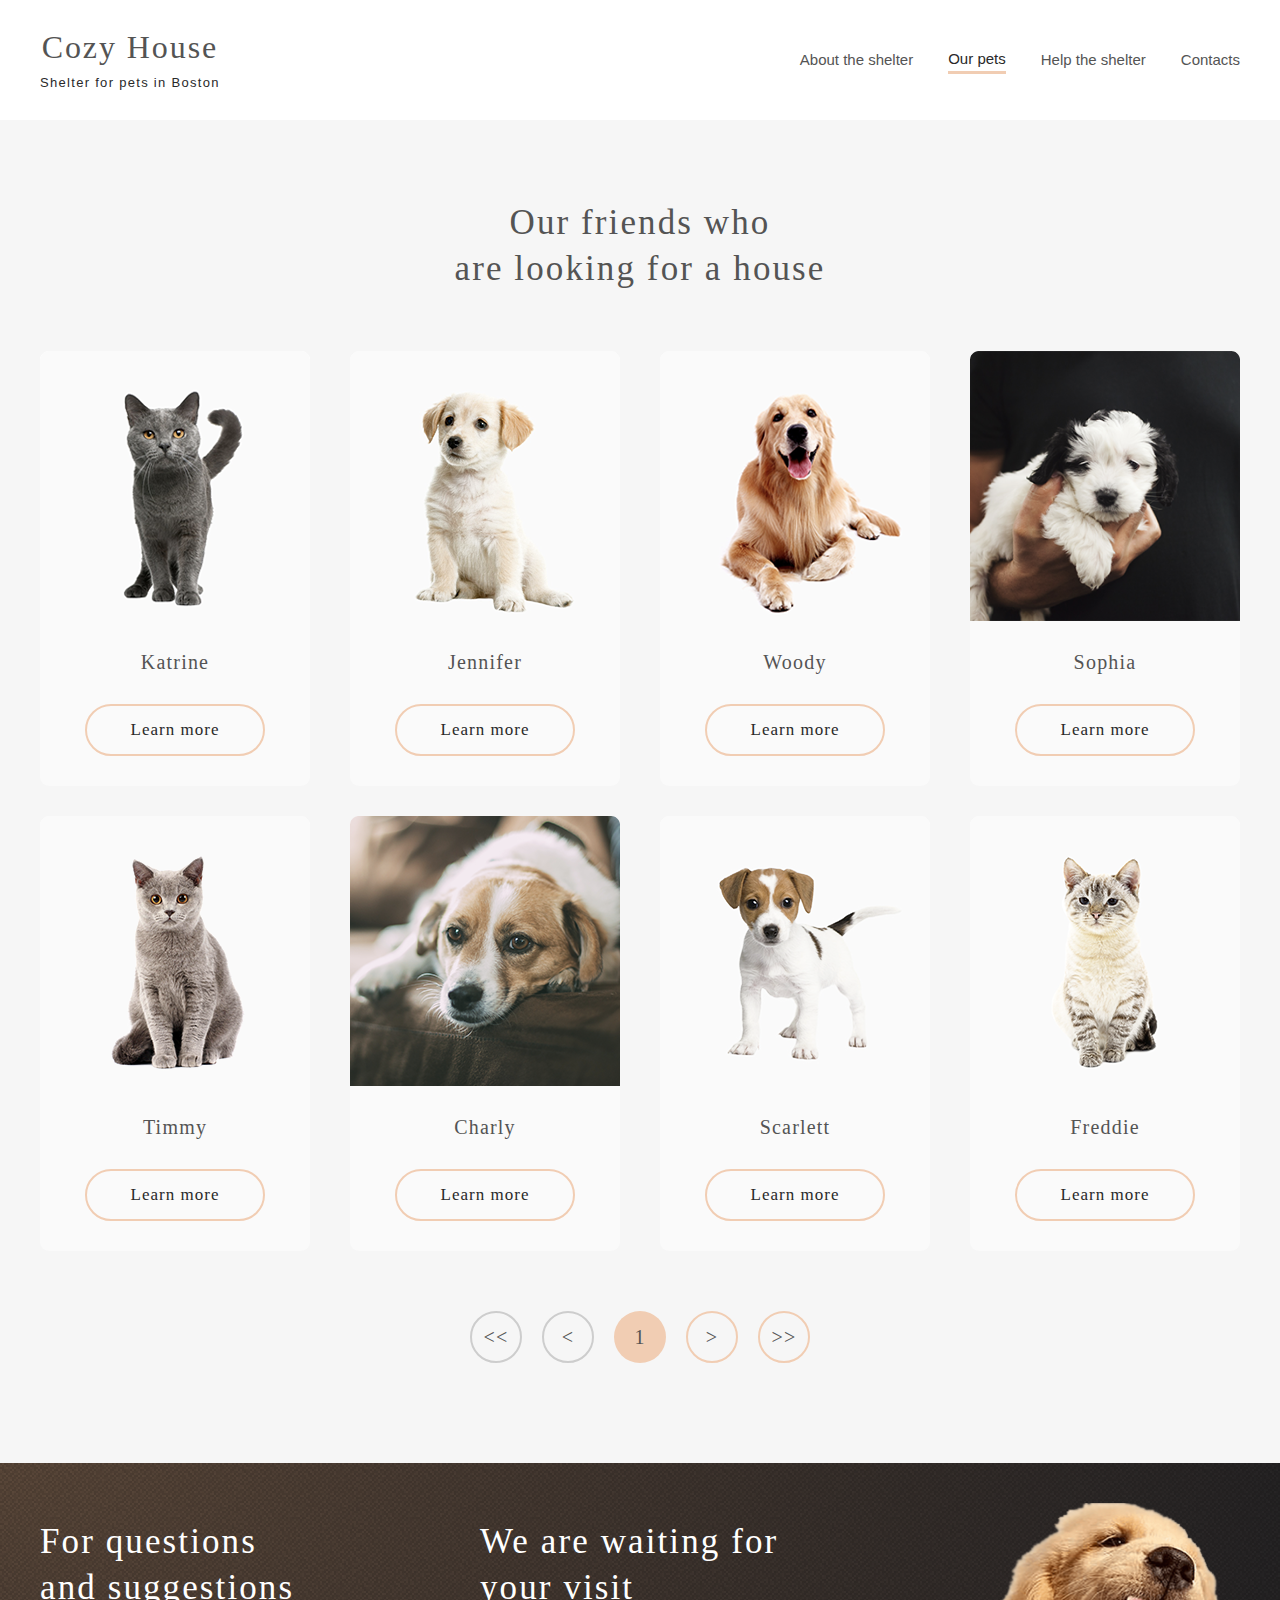
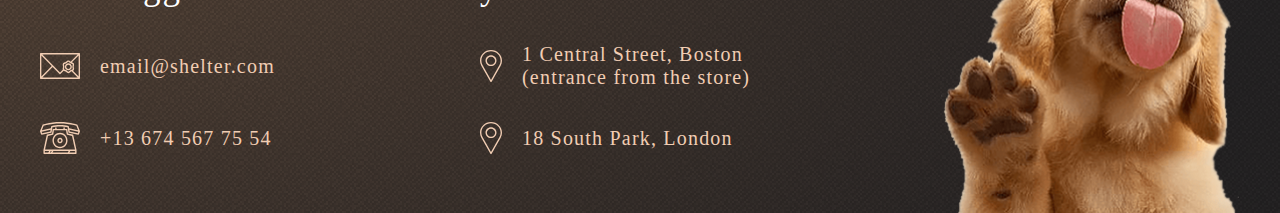
==== commit 8081c1e6: "fix: check with pixel perfect & change layout" ====
--- a/shelter/pages/pets/index.html
+++ b/shelter/pages/pets/index.html
@@ -177,7 +177,7 @@
             <div class="container footer-container">
                 <div class="footer-content">
                     <div class="footer-content__item contacts">
-                        <h3 class="title title_light cotacts__title">For questions<br />and suggestions</h3>
+                        <h3 class="title title_light cotacts__title">For questions and suggestions</h3>
                         <a class="contacts__email" href="mailto:email@shelter.com">
                             <div class="email-icon"></div>
                             <h4 class="title email-link">email@shelter.com</h4>
@@ -188,7 +188,7 @@
                         </a>
                     </div>
                     <div class="footer-content__item location">
-                        <h3 class="title title_light location__title">We are waiting<br />for your visit</h3>
+                        <h3 class="title title_light location__title">We are waiting for your visit</h3>
                         <a class="location__item" target="_blank" href="https://goo.gl/maps/Nd3vCdR5hA9mJqNJ8">
                             <div class="location-icon"></div>
                             <h4 class="title location-address">
--- a/shelter/pages/pets/styles/main.css
+++ b/shelter/pages/pets/styles/main.css
@@ -98,11 +98,13 @@
 
 h2.title {
   font-size: 44px;
+  letter-spacing: normal;
 }
 
 @media (max-width: 767px) {
   h2.title {
     font-size: calc(25px + 19 * ((100vw - 320px) / 448));
+    letter-spacing: 0.06em;
   }
 }
 
@@ -448,8 +450,7 @@
 
 @media (max-width: 1279px) {
   .pets-container {
-    padding-top: calc(60px + 20 * ((100vw - 768px) / 512));
-    padding-bottom: calc(70px + 30 * ((100vw - 768px) / 512));
+    padding-bottom: calc(76px + 24 * ((100vw - 768px) / 512));
     padding-left: calc(30px + 10 * ((100vw - 768px) / 512));
     padding-right: calc(30px + 10 * ((100vw - 768px) / 512));
   }
@@ -457,7 +458,7 @@
 
 @media (max-width: 767px) {
   .pets-container {
-    padding-top: calc(42px + 18 * ((100vw - 320px) / 448));
+    padding-top: calc(42px + 38 * ((100vw - 320px) / 448));
     padding-bottom: calc(42px + 28 * ((100vw - 320px) / 448));
     padding-left: calc(10px + 20 * ((100vw - 320px) / 448));
     padding-right: calc(10px + 20 * ((100vw - 320px) / 448));
@@ -494,7 +495,6 @@
 @media (max-width: 767px) {
   .pets {
     row-gap: calc(42px + -12 * ((100vw - 320px) / 448));
-    padding: 0 15px;
   }
 }
 
@@ -533,6 +533,18 @@
   -ms-flex-wrap: wrap;
       flex-wrap: wrap;
   width: 100%;
+}
+
+@media (max-width: 1279px) {
+  .pets-slider__list .pets-card:nth-child(n+7) {
+    display: none;
+  }
+}
+
+@media (max-width: 767px) {
+  .pets-slider__list .pets-card:nth-child(n+4) {
+    display: none;
+  }
 }
 
 .pets-card__link {
@@ -615,9 +627,9 @@
   -webkit-box-pack: justify;
       -ms-flex-pack: justify;
           justify-content: space-between;
-  -webkit-box-align: center;
-      -ms-flex-align: center;
-          align-items: center;
+  -webkit-box-align: start;
+      -ms-flex-align: start;
+          align-items: flex-start;
   -webkit-box-orient: horizontal;
   -webkit-box-direction: normal;
       -ms-flex-direction: row;
@@ -670,6 +682,10 @@
   }
 }
 
+.contacts {
+  max-width: 280px;
+}
+
 .contacts__email, .contacts__tel {
   display: -webkit-box;
   display: -ms-flexbox;
@@ -697,6 +713,13 @@
   }
 }
 
+@media (max-width: 767px) {
+  .contacts-title,
+  .location__title {
+    padding: 0 15px;
+  }
+}
+
 .email-icon {
   width: 40px;
   height: 32px;
@@ -710,8 +733,8 @@
 }
 
 .location {
-  row-gap: unset;
-  min-height: 234px;
+  row-gap: 33px;
+  max-width: 302px;
 }
 
 .location__item {
@@ -735,6 +758,9 @@
 }
 
 @media (max-width: 767px) {
+  .location {
+    row-gap: calc(40px + -7 * ((100vw - 320px) / 448));
+  }
   .location__title {
     -ms-flex-item-align: center;
         -ms-grid-row-align: center;
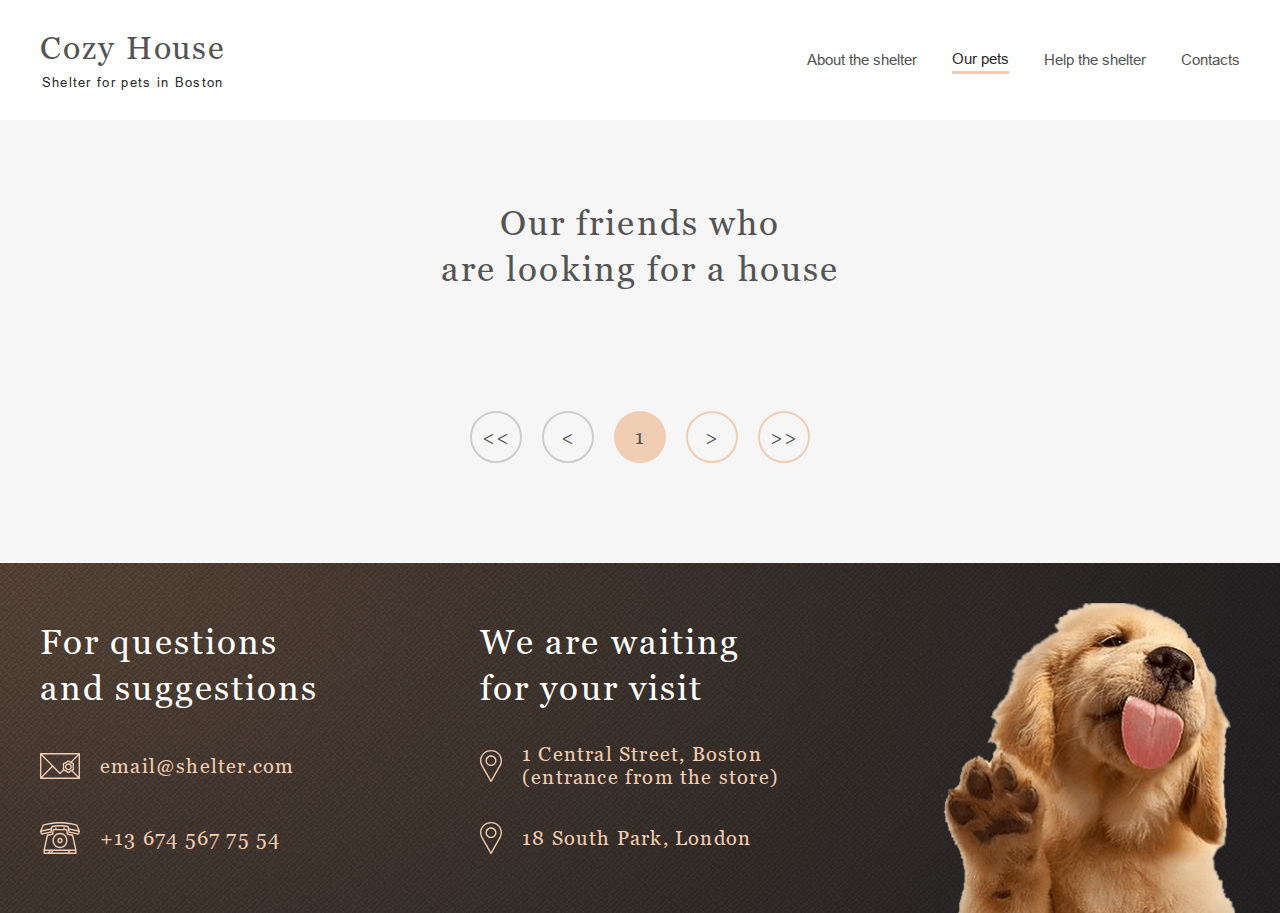
==== commit 853441d4: "feat: copy features to pets page" ====
--- a/shelter/pages/pets/index.html
+++ b/shelter/pages/pets/index.html
@@ -10,7 +10,7 @@
         <link rel="shortcut icon" href="../../assets/favicon.ico" type="image/x-icon" />
     </head>
     <body>
-        <header class="header">
+        <header class="header lock-padding">
             <div class="container header-container">
                 <div class="header__content">
                     <a class="logo" href="../main/index.html">
@@ -34,123 +34,18 @@
                         </ul>
                     </nav>
                     <div class="header__burger">
-                        <span></span>
+                        <span class="burger__line"></span>
                     </div>
                 </div>
             </div>
         </header>
         <main class="main">
-            <section class="pets-section" id="pets">
+            <section class="pets-section lock-padding" id="pets">
                 <div class="container pets-container">
                     <div class="pets">
                         <h3 class="title pets__title">Our friends who<br />are looking for a house</h3>
                         <div class="pets-slider">
-                            <ul class="pets-slider__list">
-                                <li class="pets-card">
-                                    <a class="pets-card__link" href="#">
-                                        <img
-                                            class="pets-card__photo"
-                                            src="../../assets/images/pets-slider/pets-katrine.png"
-                                            alt="pets-katrine"
-                                        />
-                                        <h4 class="title pets-card__name">Katrine</h4>
-                                        <div class="button-not-fill title button-title pets-card__button">
-                                            Learn more
-                                        </div>
-                                    </a>
-                                </li>
-                                <li class="pets-card">
-                                    <a class="pets-card__link" href="#">
-                                        <img
-                                            class="pets-card__photo"
-                                            src="../../assets/images/pets-slider/pets-jennifer.png"
-                                            alt="pets-jennifer"
-                                        />
-                                        <h4 class="title pets-card__name">Jennifer</h4>
-                                        <div class="button-not-fill title button-title pets-card__button">
-                                            Learn more
-                                        </div>
-                                    </a>
-                                </li>
-                                <li class="pets-card">
-                                    <a class="pets-card__link" href="#">
-                                        <img
-                                            class="pets-card__photo"
-                                            src="../../assets/images/pets-slider/pets-woody.png"
-                                            alt="pets-woody"
-                                        />
-                                        <h4 class="title pets-card__name">Woody</h4>
-                                        <div class="button-not-fill title button-title pets-card__button">
-                                            Learn more
-                                        </div>
-                                    </a>
-                                </li>
-                                <li class="pets-card">
-                                    <a class="pets-card__link" href="#">
-                                        <img
-                                            class="pets-card__photo"
-                                            src="../../assets/images/pets-slider/pets-sophia.png"
-                                            alt="pets-sophia"
-                                        />
-                                        <h4 class="title pets-card__name">Sophia</h4>
-                                        <div class="button-not-fill title button-title pets-card__button">
-                                            Learn more
-                                        </div>
-                                    </a>
-                                </li>
-                                <li class="pets-card">
-                                    <a class="pets-card__link" href="#">
-                                        <img
-                                            class="pets-card__photo"
-                                            src="../../assets/images/pets-slider/pets-timmy.png"
-                                            alt="pets-timmy"
-                                        />
-                                        <h4 class="title pets-card__name">Timmy</h4>
-                                        <div class="button-not-fill title button-title pets-card__button">
-                                            Learn more
-                                        </div>
-                                    </a>
-                                </li>
-                                <li class="pets-card">
-                                    <a class="pets-card__link" href="#">
-                                        <img
-                                            class="pets-card__photo"
-                                            src="../../assets/images/pets-slider/pets-charly.png"
-                                            alt="pets-charly"
-                                        />
-                                        <h4 class="title pets-card__name">Charly</h4>
-                                        <div class="button-not-fill title button-title pets-card__button">
-                                            Learn more
-                                        </div>
-                                    </a>
-                                </li>
-                                <li class="pets-card">
-                                    <a class="pets-card__link" href="#">
-                                        <img
-                                            class="pets-card__photo"
-                                            src="../../assets/images/pets-slider/pets-scarlett.png"
-                                            alt="pets-scarlett"
-                                        />
-                                        <h4 class="title pets-card__name">Scarlett</h4>
-                                        <div class="button-not-fill title button-title pets-card__button">
-                                            Learn more
-                                        </div>
-                                    </a>
-                                </li>
-                                <li class="pets-card">
-                                    <a class="pets-card__link" href="#">
-                                        <img
-                                            class="pets-card__photo"
-                                            src="../../assets/images/pets-slider/pets-freddie.png"
-                                            alt="pets-freddie"
-                                        />
-                                        <h4 class="title pets-card__name">Freddie</h4>
-                                        <div class="button-not-fill title button-title pets-card__button">
-                                            Learn more
-                                        </div>
-                                    </a>
-                                </li>
-                            </ul>
+                            <ul class="pets-slider__list"></ul>
                         </div>
                         <div class="pagination pets-pagination">
                             <div class="round-button round-button_nonactive pagination__first">
@@ -173,7 +68,7 @@
                 </div>
             </section>
         </main>
-        <footer class="footer" id="footer">
+        <footer class="footer lock-padding" id="footer">
             <div class="container footer-container">
                 <div class="footer-content">
                     <div class="footer-content__item contacts">
@@ -204,5 +99,15 @@
                 </div>
             </div>
         </footer>
+
+        <div class="popup popup_pets">
+            <div class="popup__body">
+                <div class="popup__content">
+                    <button class="popup__close round-button"></button>
+                </div>
+            </div>
+        </div>
+
+        <script type="module" src="./scripts/index.js"></script>
     </body>
 </html>
--- a/shelter/pages/pets/styles/main.css
+++ b/shelter/pages/pets/styles/main.css
@@ -21,6 +21,8 @@
 h2,
 h3,
 h4,
+h5,
+h6,
 p,
 ul[class],
 ol[class],
@@ -65,12 +67,12 @@
 
 @font-face {
   font-family: Arial;
-  src: url("../../../../assets/fonts/arial.ttf");
+  src: url("../../../assets/fonts/arial.ttf");
 }
 
 @font-face {
   font-family: Georgia;
-  src: url("../../../../assets//fonts//georgia.ttf");
+  src: url("../../../assets/fonts/georgia.ttf");
 }
 
 .title {
@@ -148,9 +150,24 @@
 
 body {
   min-height: 100vh;
+  padding: 0;
   line-height: 1.5;
-  padding: 0;
   text-rendering: optimizeSpeed;
+  -webkit-transition: none;
+  transition: none;
+}
+
+.body_lock {
+  position: fixed;
+  left: 0;
+  top: 0;
+  width: 100%;
+  overflow: hidden;
+}
+
+.lock-padding {
+  -webkit-transition: padding 0s;
+  transition: padding 0s;
 }
 
 .container {
@@ -193,6 +210,7 @@
   border: 2px solid #F1CDB3;
   border-radius: 100px;
   color: #292929;
+  background-color: transparent;
   cursor: pointer;
   text-decoration: none;
 }
@@ -222,6 +240,7 @@
   border: 2px solid #F1CDB3;
   border-radius: 50%;
   color: #292929;
+  background-color: transparent;
   background-repeat: no-repeat;
   background-position: center;
   cursor: pointer;
@@ -286,17 +305,50 @@
   }
 }
 
-.header {
-  background-color: #ffffff;
-}
-
-.header__content {
-  display: -webkit-box;
-  display: -ms-flexbox;
-  display: flex;
-  -webkit-box-pack: justify;
-      -ms-flex-pack: justify;
-          justify-content: space-between;
+.popup {
+  position: fixed;
+  z-index: 1;
+  top: 0;
+  bottom: 0;
+  left: 0;
+  right: 0;
+  width: 100vw;
+  height: 100vh;
+  background: rgba(41, 41, 41, 0.6);
+  -webkit-transition: all 0.2s ease-in, height 0s;
+  transition: all 0.2s ease-in, height 0s;
+  z-index: -1;
+  opacity: 0;
+  visibility: hidden;
+  overflow-y: auto;
+  overflow-x: hidden;
+}
+
+.popup__body {
+  display: -webkit-box;
+  display: -ms-flexbox;
+  display: flex;
+  -webkit-box-pack: center;
+      -ms-flex-pack: center;
+          justify-content: center;
+  -webkit-box-align: center;
+      -ms-flex-align: center;
+          align-items: center;
+  -webkit-box-orient: vertical;
+  -webkit-box-direction: normal;
+      -ms-flex-direction: column;
+          flex-direction: column;
+  min-height: 100%;
+}
+
+.popup__content {
+  position: relative;
+  display: -webkit-box;
+  display: -ms-flexbox;
+  display: flex;
+  -webkit-box-pack: start;
+      -ms-flex-pack: start;
+          justify-content: flex-start;
   -webkit-box-align: center;
       -ms-flex-align: center;
           align-items: center;
@@ -304,43 +356,161 @@
   -webkit-box-direction: normal;
       -ms-flex-direction: row;
           flex-direction: row;
-}
-
-.header__burger {
-  display: none;
-}
-
-@media (max-width: 767px) {
-  .header__burger {
-    display: block;
-    position: relative;
-    width: 30px;
-    height: 22px;
-    cursor: pointer;
-  }
-  .header__burger span, .header__burger:after, .header__burger:before {
-    position: absolute;
-    left: 0;
-    width: 100%;
-    height: 2px;
-    background-color: black;
-  }
-  .header__burger span {
-    top: 10px;
-  }
-  .header__burger:after, .header__burger:before {
-    content: '';
-  }
-  .header__burger:after {
-    bottom: 0;
-  }
-  .header__burger:before {
-    top: 0;
-  }
+  width: 900px;
+  border-radius: 9px;
+  background-color: #FAFAFA;
+  -webkit-box-shadow: 0px 2px 35px 14px rgba(13, 13, 13, 0.04);
+          box-shadow: 0px 2px 35px 14px rgba(13, 13, 13, 0.04);
+}
+
+@media (max-width: 1279px) {
+  .popup__content {
+    width: calc(630px + 270 * ((100vw - 768px) / 512));
+  }
+}
+
+@media (max-width: 767px) {
+  .popup__content {
+    width: 240px;
+    min-height: 341px;
+  }
+}
+
+.popup__close {
+  position: absolute;
+  top: -52px;
+  right: -52px;
+  background-image: url("../../../assets/icons/close.svg");
+}
+
+@media (max-width: 767px) {
+  .popup__close {
+    right: calc(-31px + -21 * ((100vw - 320px) / 448));
+  }
+}
+
+.popup__img {
+  width: 500px;
+  height: 500px;
+  border-radius: 9px;
+}
+
+@media (max-width: 1279px) {
+  .popup__img {
+    width: calc(350px + 150 * ((100vw - 768px) / 512));
+    height: calc(350px + 150 * ((100vw - 768px) / 512));
+  }
+}
+
+@media (max-width: 767px) {
+  .popup__img {
+    display: none;
+  }
+}
+
+.popup__title {
+  color: black;
+}
+
+@media (max-width: 767px) {
+  .popup__title {
+    font-size: 35px;
+  }
+}
+
+.popup__text {
+  display: -webkit-box;
+  display: -ms-flexbox;
+  display: flex;
+  -webkit-box-pack: start;
+      -ms-flex-pack: start;
+          justify-content: flex-start;
+  -webkit-box-align: start;
+      -ms-flex-align: start;
+          align-items: flex-start;
+  -webkit-box-orient: vertical;
+  -webkit-box-direction: normal;
+      -ms-flex-direction: column;
+          flex-direction: column;
+  -ms-flex-item-align: start;
+      align-self: flex-start;
+  row-gap: 10px;
+  padding: 50px 20px 10px 30px;
+}
+
+.popup__text .pet-breed,
+.popup__text .pet-description,
+.popup__text .pet-list-data__item {
+  color: black;
+}
+
+.popup__text .pet-description {
+  padding: 30px 0;
+}
+
+.popup__text .pet-list-data-container {
+  padding-left: 14px;
+  list-style: disc;
+}
+
+.popup__text .pet-list-data-container .pet-list-data {
+  color: #F1CDB3;
+}
+
+.popup__text .pet-list-data-container .pet-list-data__item {
+  display: block;
+  padding-bottom: 10px;
+}
+
+@media (max-width: 1279px) {
+  .popup__text {
+    padding-top: calc(10px + 40 * ((100vw - 768px) / 512));
+    padding-left: calc(10px + 10 * ((100vw - 768px) / 512));
+    padding-right: calc(10px + 20 * ((100vw - 768px) / 512));
+  }
+  .popup__text .pet-description {
+    font-size: 13px;
+    padding-top: calc(10px + 20 * ((100vw - 768px) / 512));
+    padding-bottom: calc(10px + 20 * ((100vw - 768px) / 512));
+  }
+  .popup__text .pet-list-data__item {
+    padding-bottom: 5px;
+  }
+}
+
+@media (max-width: 767px) {
+  .popup__text {
+    -webkit-box-pack: center;
+        -ms-flex-pack: center;
+            justify-content: center;
+    -webkit-box-align: center;
+        -ms-flex-align: center;
+            align-items: center;
+    padding: 10px;
+  }
+  .popup__text .pet-description {
+    -ms-flex-item-align: start;
+        align-self: flex-start;
+    text-align: justify;
+  }
+  .popup__text .pet-list-data-container {
+    -ms-flex-item-align: start;
+        align-self: flex-start;
+  }
+  .popup__text .pet-list-data-container .pet-list-data__item {
+    text-align: start;
+  }
+}
+
+.popup_open {
+  z-index: 100;
+  opacity: 1;
+  visibility: visible;
 }
 
 .header-container {
   padding: 30px 40px;
+  height: 120px;
 }
 
 @media (max-width: 1279px) {
@@ -353,12 +523,153 @@
 @media (max-width: 767px) {
   .header-container {
     padding-top: 30px;
+    padding-right: 50px;
     padding-left: calc(10px + 20 * ((100vw - 320px) / 448));
-    padding-right: calc(50px + -20 * ((100vw - 320px) / 448));
+    -webkit-transition: all 0.2s ease-in, height 0s 0.2s;
+    transition: all 0.2s ease-in, height 0s 0.2s;
+  }
+}
+
+.header {
+  position: fixed;
+  z-index: 1;
+  top: 0;
+  left: 0;
+  right: 0;
+  width: 100%;
+  height: 120px;
+  background-color: #ffffff;
+}
+
+.header__content {
+  display: -webkit-box;
+  display: -ms-flexbox;
+  display: flex;
+  -webkit-box-pack: justify;
+      -ms-flex-pack: justify;
+          justify-content: space-between;
+  -webkit-box-align: center;
+      -ms-flex-align: center;
+          align-items: center;
+  -webkit-box-orient: horizontal;
+  -webkit-box-direction: normal;
+      -ms-flex-direction: row;
+          flex-direction: row;
+  width: 100%;
+}
+
+.header__burger {
+  position: absolute;
+  z-index: -1;
+  width: 0;
+  height: 0;
+  visibility: hidden;
+  cursor: pointer;
+}
+
+.header__burger:hover {
+  color: #292929;
+}
+
+.header__burger span, .header__burger:after, .header__burger:before {
+  position: absolute;
+  left: 0;
+  width: 100%;
+  height: 2px;
+  background-color: black;
+}
+
+.header__burger span {
+  top: 10px;
+}
+
+.header__burger:after, .header__burger:before {
+  content: '';
+}
+
+.header__burger:after {
+  bottom: 0;
+}
+
+.header__burger:before {
+  top: 0;
+}
+
+@media (max-width: 767px) {
+  .header__burger {
+    position: relative;
+    z-index: 11;
+    width: 30px;
+    height: 22px;
+    visibility: visible;
+  }
+  .header .blackout {
+    position: fixed;
+    z-index: 1;
+    top: 0;
+    bottom: 0;
+    left: 0;
+    right: 0;
+    width: 100vw;
+    height: 100vh;
+    background: rgba(41, 41, 41, 0.6);
+    -webkit-transition: all 0.2s ease-in, height 0s;
+    transition: all 0.2s ease-in, height 0s;
+  }
+  .header__content_open {
+    width: 260px;
+    margin-left: calc(0px + 426.094 * ((100vw - 320px) / 448));
+  }
+  .header__burger_active {
+    -webkit-transform: rotate(-90deg);
+            transform: rotate(-90deg);
+  }
+  .header__content .main-nav {
+    position: fixed;
+    z-index: 10;
+    top: 0;
+    bottom: 0;
+    right: 0;
+    display: -webkit-box;
+    display: -ms-flexbox;
+    display: flex;
+    -webkit-box-pack: center;
+        -ms-flex-pack: center;
+            justify-content: center;
+    -webkit-box-align: center;
+        -ms-flex-align: center;
+            align-items: center;
+    -webkit-box-orient: horizontal;
+    -webkit-box-direction: normal;
+        -ms-flex-direction: row;
+            flex-direction: row;
+    width: 320px;
+    height: 100vh;
+    background-color: #ffffff;
+    -webkit-transform: translate(320px);
+            transform: translate(320px);
+  }
+  .header__content .main-nav .nav-list {
+    -webkit-box-orient: vertical;
+    -webkit-box-direction: normal;
+        -ms-flex-direction: column;
+            flex-direction: column;
+    row-gap: 40px;
+    width: 100%;
+  }
+  .header__content .main-nav .nav-list .subtitle {
+    font-size: 32px;
+  }
+  .header__content .main-nav_open {
+    -webkit-transform: translate(0);
+            transform: translate(0);
+    overflow-y: auto;
   }
 }
 
 .logo {
+  position: relative;
+  z-index: 11;
   display: -webkit-box;
   display: -ms-flexbox;
   display: flex;
@@ -415,6 +726,7 @@
 .nav-list__link {
   color: #545454;
   text-decoration: none;
+  cursor: pointer;
 }
 
 .nav-list__link:hover {
@@ -423,7 +735,6 @@
 
 .nav-list__item {
   position: relative;
-  cursor: pointer;
 }
 
 .nav-list__item_active {
@@ -434,18 +745,12 @@
   color: #292929;
 }
 
-@media (max-width: 767px) {
-  .nav-list {
-    display: none;
-  }
-}
-
 .pets-section {
   background-color: #F6F6F6;
 }
 
 .pets-container {
-  padding: 80px 40px 100px 40px;
+  padding: 200px 40px 100px 40px;
 }
 
 @media (max-width: 1279px) {
@@ -458,7 +763,7 @@
 
 @media (max-width: 767px) {
   .pets-container {
-    padding-top: calc(42px + 38 * ((100vw - 320px) / 448));
+    padding-top: calc(162px + 38 * ((100vw - 320px) / 448));
     padding-bottom: calc(42px + 28 * ((100vw - 320px) / 448));
     padding-left: calc(10px + 20 * ((100vw - 320px) / 448));
     padding-right: calc(10px + 20 * ((100vw - 320px) / 448));
@@ -547,7 +852,7 @@
   }
 }
 
-.pets-card__link {
+.pets-card {
   display: -webkit-box;
   display: -ms-flexbox;
   display: flex;
@@ -572,13 +877,13 @@
   text-decoration: none;
 }
 
-.pets-card__link:hover {
+.pets-card:hover {
   background-color: #ffffff;
   -webkit-box-shadow: 0px 2px 35px 14px rgba(13, 13, 13, 0.04);
           box-shadow: 0px 2px 35px 14px rgba(13, 13, 13, 0.04);
 }
 
-.pets-card__link:hover > .pets-card__button {
+.pets-card:hover > .pets-card__button {
   border: 2px solid #F1CDB3;
   background-color: #F1CDB3;
 }
